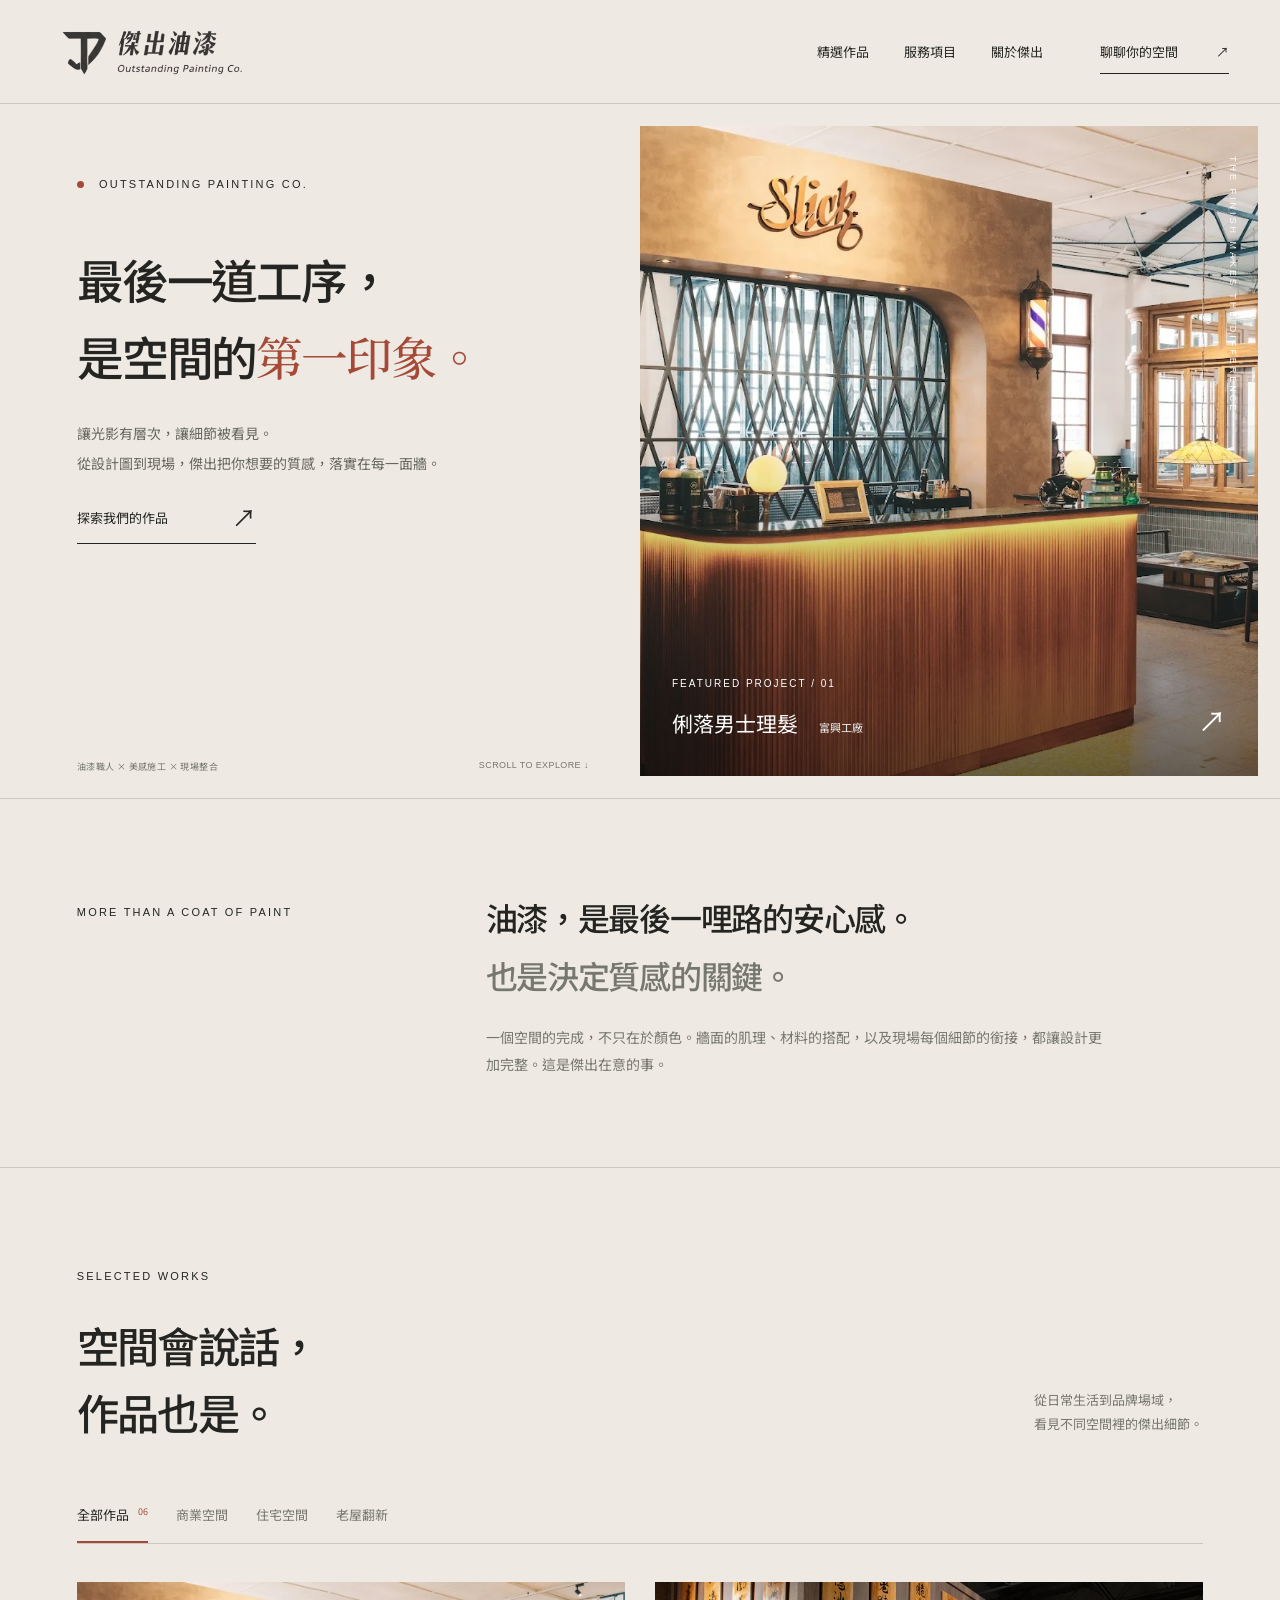
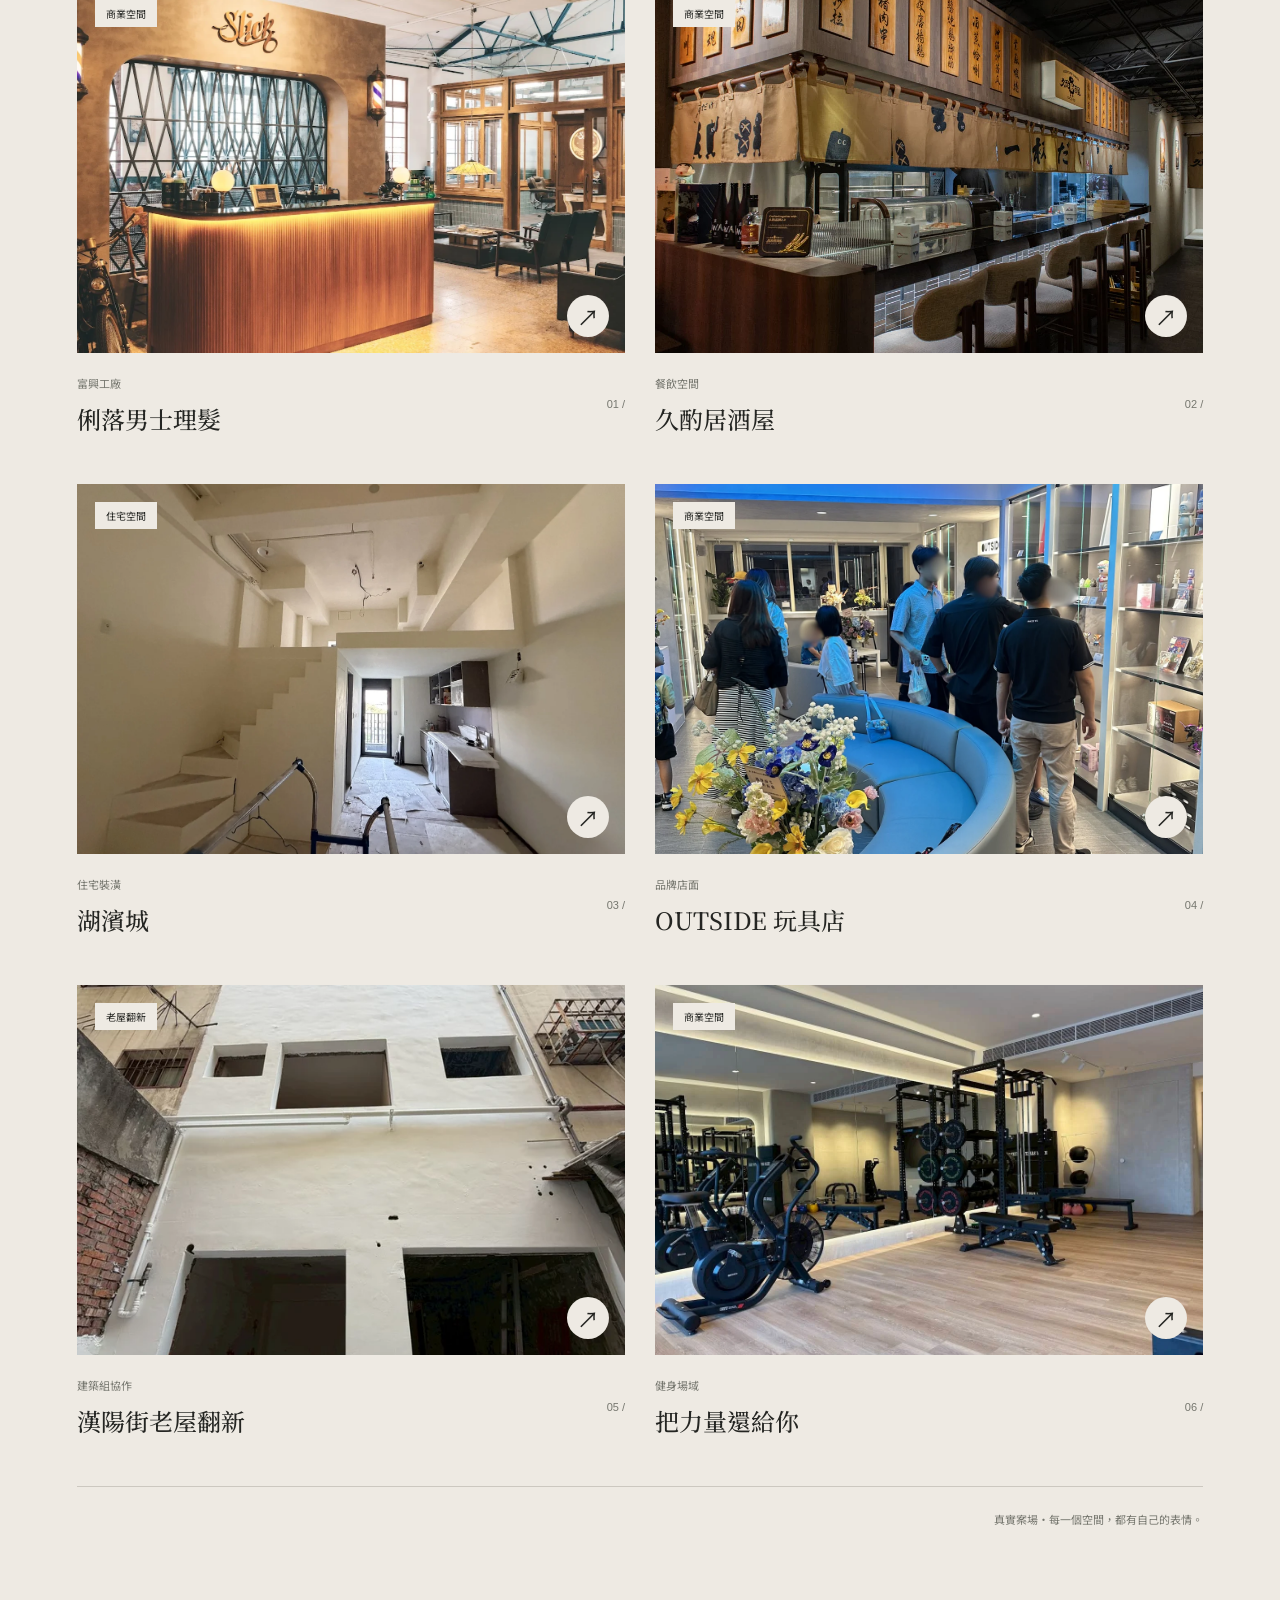
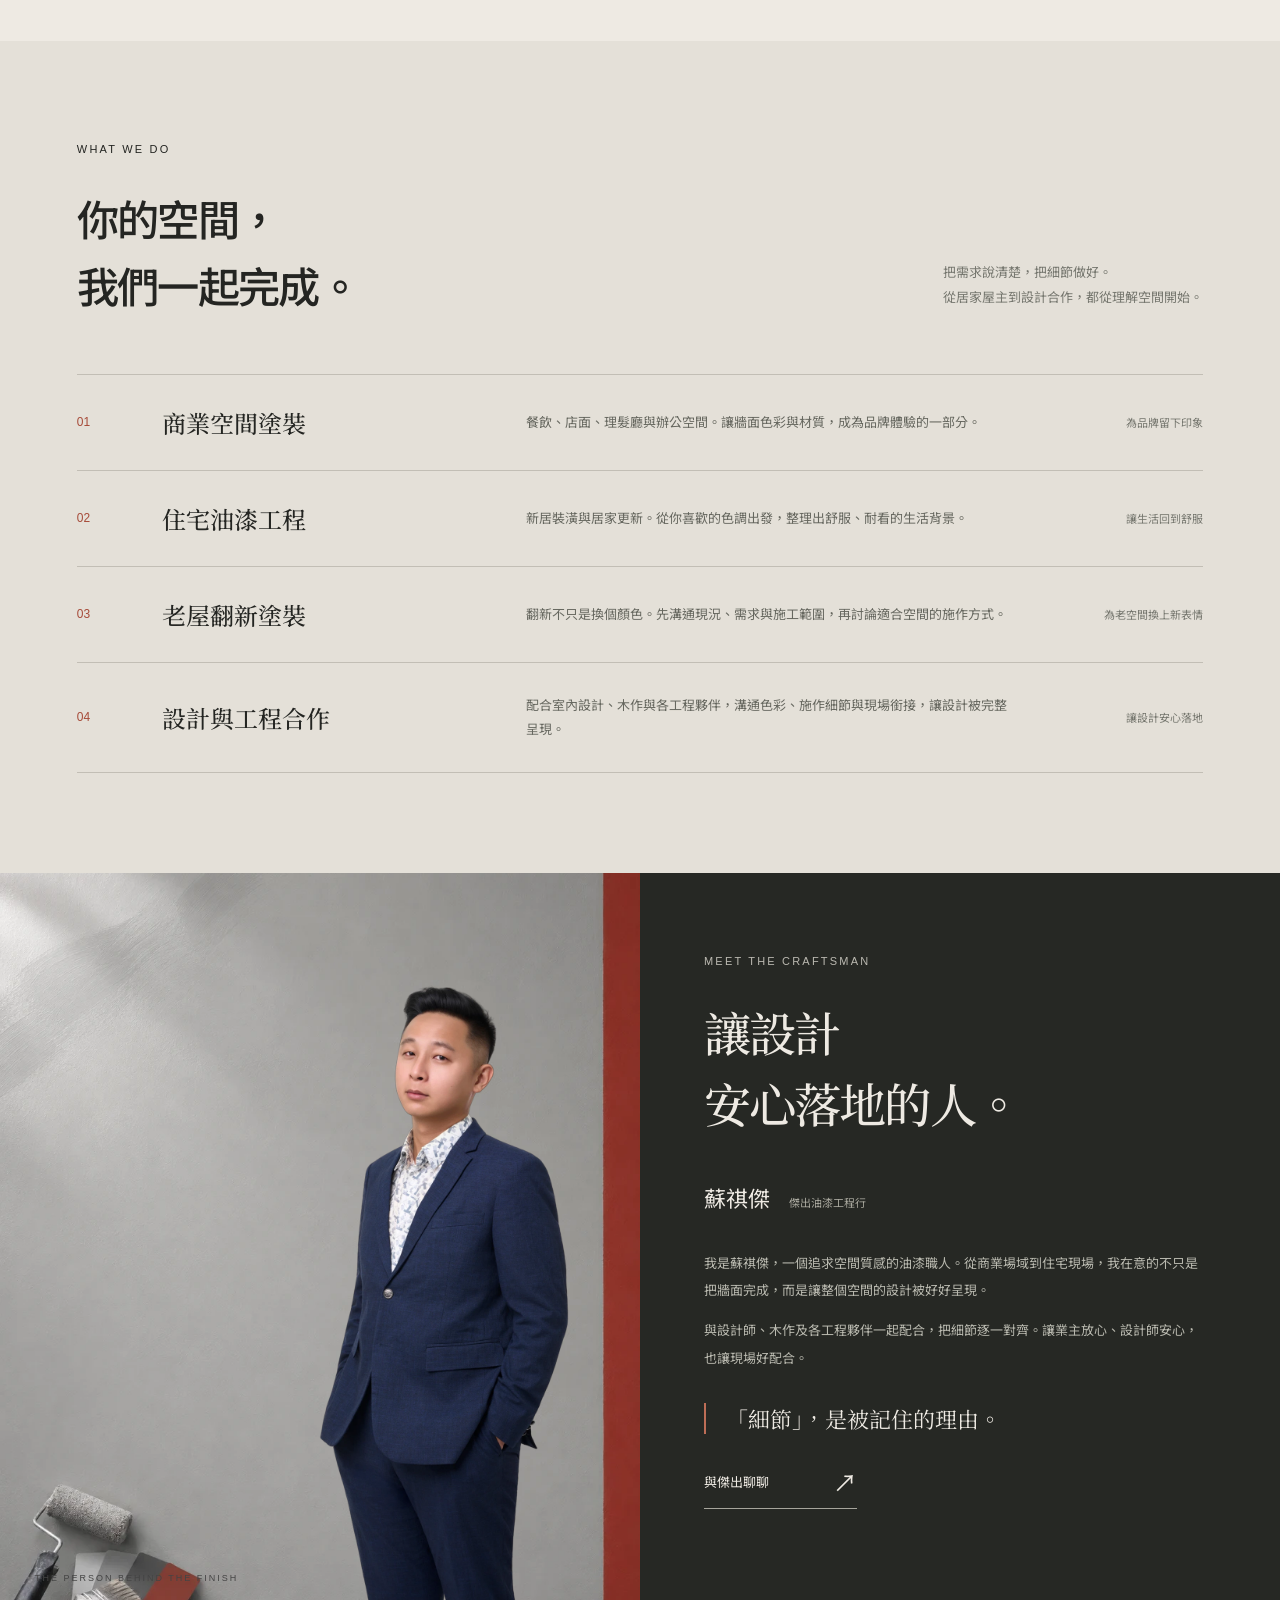
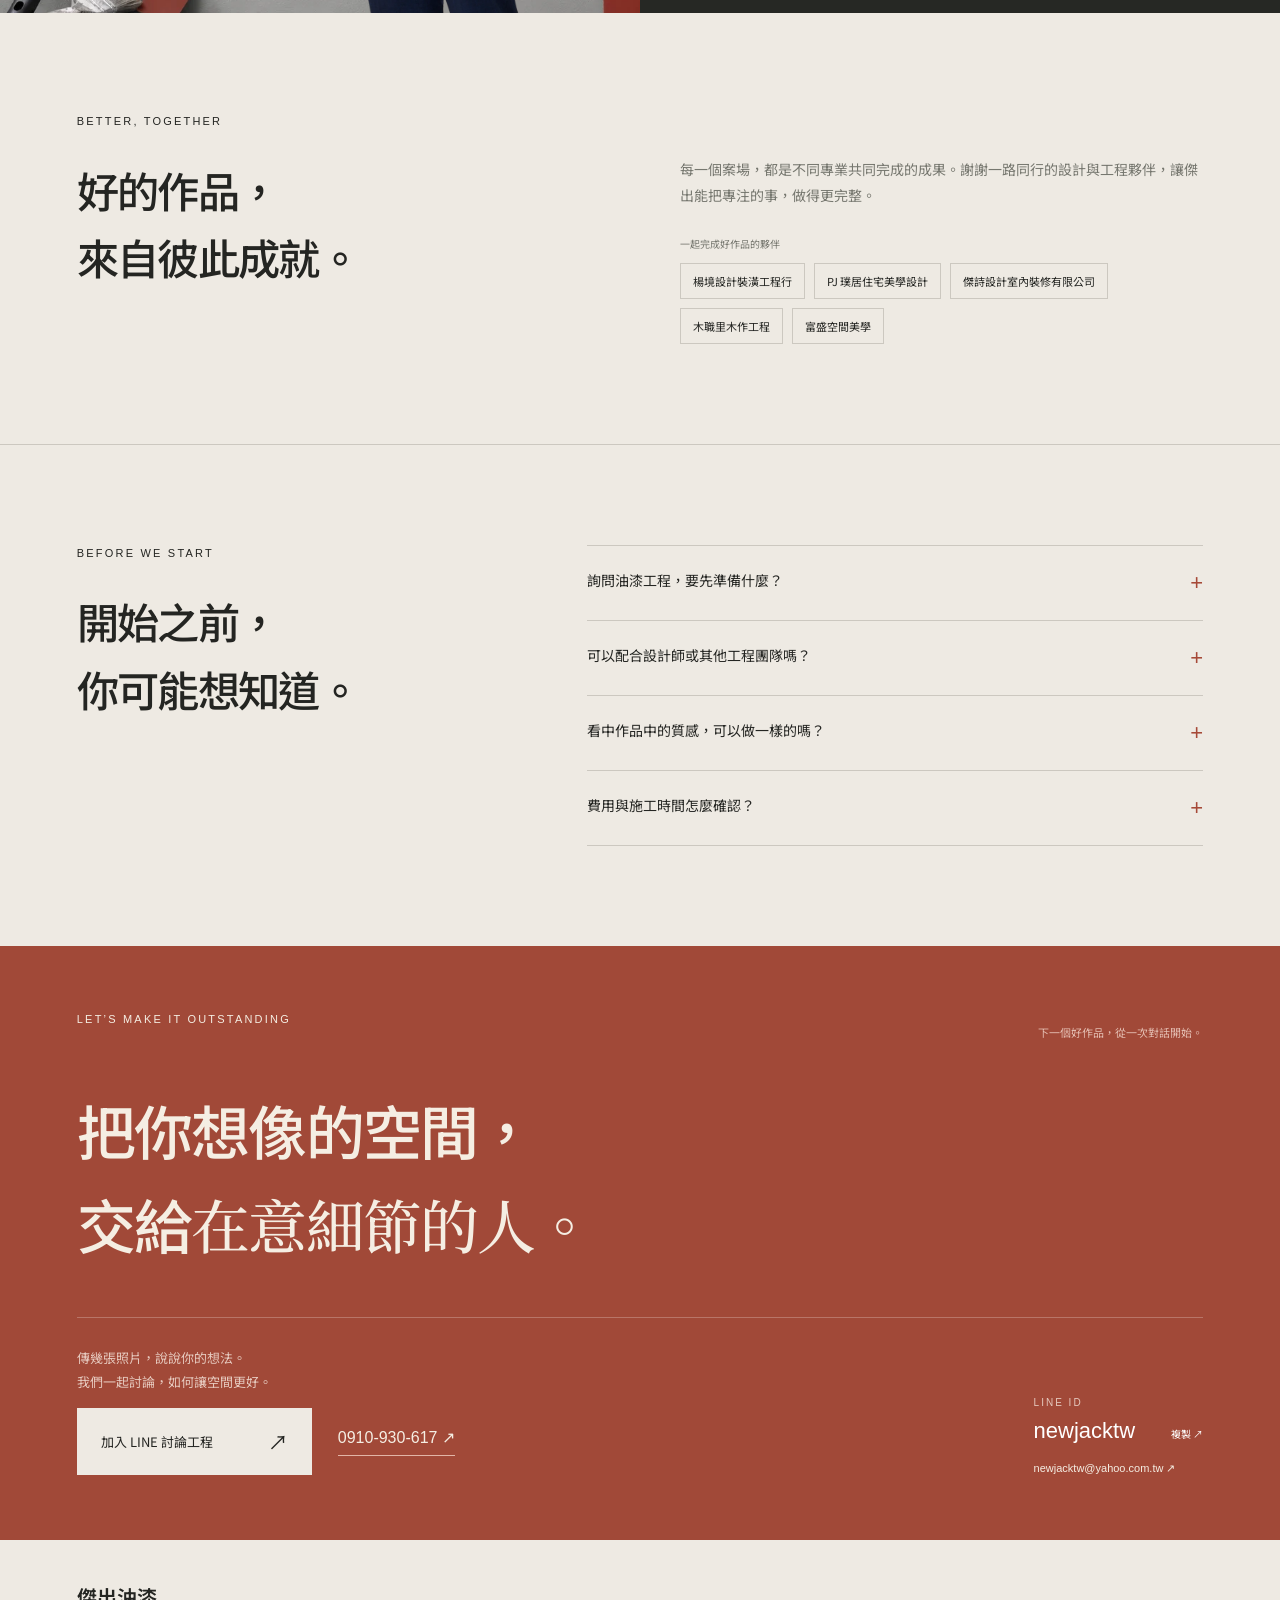
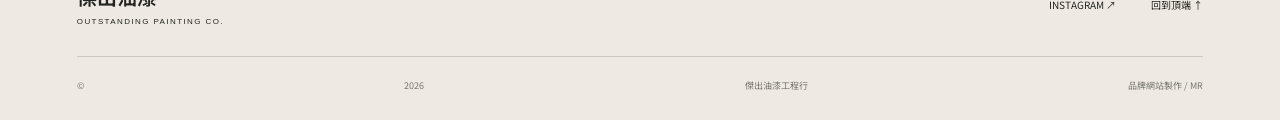
==== index.html @ 6a6ff4e1 "Build Outstanding Painting brand website with real project photography" ====
<!doctype html>
<html lang="zh-Hant">
<head>
<meta charset="UTF-8"><meta name="viewport" content="width=device-width,initial-scale=1">
<title>傑出油漆工程行｜讓設計安心落地</title>
<meta name="description" content="傑出油漆工程行，蘇祺傑。從商業空間、住宅到老屋翻新，以油漆工藝與現場配合，讓設計被完整呈現。查看工程實績，聯繫討論你的空間。">
<meta name="theme-color" content="#eeeae3"><meta property="og:title" content="傑出油漆｜讓設計安心落地"><meta property="og:description" content="油漆職人 × 美感施工 × 現場整合。探索傑出的空間作品。"><meta property="og:type" content="website"><meta property="og:image" content="https://mrbusinesslab.github.io/Outstanding/assets/barber.webp">
<link rel="icon" href="assets/favicon.svg" type="image/svg+xml"><link rel="stylesheet" href="style.css">
<script src="cases.js" defer></script><script src="script.js" defer></script>
</head>
<body>
<a class="skip" href="#main">跳到主要內容</a>
<header class="header"><a class="brand" href="#" aria-label="傑出油漆首頁"><img src="assets/logo.webp" alt="傑出油漆 Outstanding Painting Co." width="230" height="78"></a><nav id="navigation" aria-label="主要選單"><a href="#works">精選作品</a><a href="#services">服務項目</a><a href="#about">關於傑出</a><a href="#contact" class="nav-contact">聊聊你的空間 <span>↗</span></a></nav><button class="menu-toggle" aria-label="開啟選單" aria-controls="navigation" aria-expanded="false"><span></span><span></span></button></header>
<main id="main">
<section class="hero" aria-labelledby="hero-title"><div class="hero-copy"><p class="eyebrow"><span class="red-dot"></span> OUTSTANDING PAINTING CO.</p><h1 id="hero-title">最後一道工序，<br>是空間的<span class="serif">第一印象。</span></h1><p class="hero-description">讓光影有層次，讓細節被看見。<br>從設計圖到現場，傑出把你想要的質感，落實在每一面牆。</p><a class="text-link" href="#works">探索我們的作品 <span>↗</span></a><div class="hero-foot"><span>油漆職人 × 美感施工 × 現場整合</span><a href="#intro" aria-label="向下探索">SCROLL TO EXPLORE ↓</a></div></div><div class="hero-photo"><img src="assets/barber.webp" alt="富興工廠俐落男士理髮空間，弧形櫃台、暖色牆面與木質細節" fetchpriority="high" width="1360" height="907"><div class="photo-label"><span>FEATURED PROJECT / 01</span><p>俐落男士理髮 <span>富興工廠</span></p><a href="#works" aria-label="查看理髮廳案例">↗</a></div><div class="vertical-note">THE FINISH MAKES THE DIFFERENCE</div></div></section>
<section id="intro" class="intro section"><p class="eyebrow">MORE THAN A COAT OF PAINT</p><div><h2>油漆，是最後一哩路的安心感。<br><span>也是決定質感的關鍵。</span></h2><p>一個空間的完成，不只在於顏色。牆面的肌理、材料的搭配，以及現場每個細節的銜接，都讓設計更加完整。這是傑出在意的事。</p></div></section>
<section id="works" class="works section"><div class="section-heading"><div><p class="eyebrow">SELECTED WORKS</p><h2>空間會說話，<br>作品也是。</h2></div><p class="heading-aside">從日常生活到品牌場域，<br>看見不同空間裡的傑出細節。</p></div><div class="filters" role="group" aria-label="依作品類型篩選"><button class="active" data-filter="all" aria-pressed="true">全部作品 <sup>06</sup></button><button data-filter="commercial" aria-pressed="false">商業空間</button><button data-filter="home" aria-pressed="false">住宅空間</button><button data-filter="renovation" aria-pressed="false">老屋翻新</button></div><div id="projects" class="projects"></div><p class="works-caption">真實案場・每一個空間，都有自己的表情。</p></section>
<section id="services" class="services section"><div class="section-heading"><div><p class="eyebrow">WHAT WE DO</p><h2>你的空間，<br>我們一起完成。</h2></div><p class="heading-aside">把需求說清楚，把細節做好。<br>從居家屋主到設計合作，都從理解空間開始。</p></div><div class="service-list"><article><span class="service-number">01</span><h3>商業空間塗裝</h3><p>餐飲、店面、理髮廳與辦公空間。讓牆面色彩與材質，成為品牌體驗的一部分。</p><span class="service-tag">為品牌留下印象</span></article><article><span class="service-number">02</span><h3>住宅油漆工程</h3><p>新居裝潢與居家更新。從你喜歡的色調出發，整理出舒服、耐看的生活背景。</p><span class="service-tag">讓生活回到舒服</span></article><article><span class="service-number">03</span><h3>老屋翻新塗裝</h3><p>翻新不只是換個顏色。先溝通現況、需求與施工範圍，再討論適合空間的施作方式。</p><span class="service-tag">為老空間換上新表情</span></article><article><span class="service-number">04</span><h3>設計與工程合作</h3><p>配合室內設計、木作與各工程夥伴，溝通色彩、施作細節與現場銜接，讓設計被完整呈現。</p><span class="service-tag">讓設計安心落地</span></article></div></section>
<section id="about" class="about"><div class="founder-photo"><img class="founder-bg" src="assets/founder-bg.webp" alt="" loading="lazy"><img class="founder" src="assets/founder.webp" alt="傑出油漆工程行主理人蘇祺傑" loading="lazy" width="1291" height="1936"><span class="portrait-caption">THE PERSON BEHIND THE FINISH</span></div><div class="about-copy"><p class="eyebrow">MEET THE CRAFTSMAN</p><h2>讓設計<br>安心落地的人。</h2><p class="founder-name">蘇祺傑 <span>傑出油漆工程行</span></p><p>我是蘇祺傑，一個追求空間質感的油漆職人。從商業場域到住宅現場，我在意的不只是把牆面完成，而是讓整個空間的設計被好好呈現。</p><p>與設計師、木作及各工程夥伴一起配合，把細節逐一對齊。讓業主放心、設計師安心，也讓現場好配合。</p><blockquote>「細節」，是被記住的理由。</blockquote><a class="text-link light" href="#contact">與傑出聊聊 <span>↗</span></a></div></section>
<section class="cooperation section"><p class="eyebrow">BETTER, TOGETHER</p><div class="cooperation-main"><h2>好的作品，<br>來自彼此成就。</h2><div><p>每一個案場，都是不同專業共同完成的成果。謝謝一路同行的設計與工程夥伴，讓傑出能把專注的事，做得更完整。</p><p class="partner-note">一起完成好作品的夥伴</p><ul class="partners"><li>楊境設計裝潢工程行</li><li>PJ 璞居住宅美學設計</li><li>傑詩設計室內裝修有限公司</li><li>木職里木作工程</li><li>富盛空間美學</li></ul></div></div></section>
<section class="faq section"><div><p class="eyebrow">BEFORE WE START</p><h2>開始之前，<br>你可能想知道。</h2></div><div class="questions"><details><summary>詢問油漆工程，要先準備什麼？<span>+</span></summary><p>可以先傳案場照片、所在地、預計施作的空間與希望完成的時間。如果有設計圖、坪數或喜歡的色彩參考，也可以一起提供，方便進一步討論。</p></details><details><summary>可以配合設計師或其他工程團隊嗎？<span>+</span></summary><p>可以，傑出已有設計公司、木作與工程夥伴合作案例。歡迎提供圖面與工程需求，先討論施作範圍、細節和現場配合方式。</p></details><details><summary>看中作品中的質感，可以做一樣的嗎？<span>+</span></summary><p>可將喜歡的作品截圖傳來。實際呈現會受牆面條件、材料與採光影響，需討論現場狀況後，再確認適合的做法。</p></details><details><summary>費用與施工時間怎麼確認？<span>+</span></summary><p>請先提供施作需求與案場資料。工程範圍、牆面狀況、材料選擇及現場條件，都會影響費用與時間，實際內容以雙方確認的報價與約定為準。</p></details></div></section>
<section id="contact" class="contact section"><div class="contact-top"><p class="eyebrow">LET’S MAKE IT OUTSTANDING</p><span>下一個好作品，從一次對話開始。</span></div><h2>把你想像的空間，<br>交給<span class="serif">在意細節的人。</span></h2><div class="contact-bottom"><div><p>傳幾張照片，說說你的想法。<br>我們一起討論，如何讓空間更好。</p><div class="contact-actions"><a class="button" href="https://line.me/R/ti/p/~newjacktw" target="_blank" rel="noopener noreferrer">加入 LINE 討論工程 <span>↗</span></a><a class="phone" href="tel:0910930617">0910-930-617 ↗</a></div></div><div class="contact-meta"><span>LINE ID</span><button id="copy-line" aria-label="複製 LINE ID newjacktw">newjacktw <span>複製 ↗</span></button><a href="mailto:newjacktw@yahoo.com.tw">newjacktw@yahoo.com.tw ↗</a></div></div><p id="copy-status" class="sr-only" role="status"></p></section>
</main>
<footer><a class="footer-brand" href="#">傑出油漆 <span>OUTSTANDING PAINTING CO.</span></a><div><a href="https://www.instagram.com/outstanding.2022/" target="_blank" rel="noopener noreferrer">INSTAGRAM ↗</a><a href="#">回到頂端 ↑</a></div><p>© <span id="year">2026</span> 傑出油漆工程行<span>品牌網站製作 / MR</span></p></footer>
<dialog id="project-dialog" aria-labelledby="dialog-title"><button class="dialog-close" aria-label="關閉案例">✕</button><div id="dialog-content"></div></dialog>
</body></html>
---- style.css ----
@import url('https://fonts.googleapis.com/css2?family=Noto+Sans+TC:wght@400;500;600;700&family=Noto+Serif+TC:wght@400;500;600&display=swap');
:root{--paper:#eeeae3;--ink:#242522;--muted:#76776f;--red:#a64a38;--line:#ccc8c0;--serif:'Noto Serif TC',serif;--sans:'Noto Sans TC',sans-serif}*{box-sizing:border-box}html{scroll-behavior:smooth;scroll-padding-top:100px}body{margin:0;background:var(--paper);color:var(--ink);font-family:var(--sans);-webkit-font-smoothing:antialiased}a{color:inherit;text-decoration:none}button{font:inherit;color:inherit;cursor:pointer}a,button,summary{-webkit-tap-highlight-color:transparent}a:focus-visible,button:focus-visible,summary:focus-visible{outline:3px solid var(--red);outline-offset:6px}button{border:0}img{display:block;width:100%;height:auto}p{line-height:1.9}h1,h2,h3,p{margin-top:0}h1,h2,h3{font-weight:500}h2{font-size:clamp(30px,3.3vw,49px);line-height:1.6;letter-spacing:-.04em}.serif{font-family:var(--serif);font-weight:500}.section{padding:100px max(6vw,24px)}.eyebrow{font-family:Arial,sans-serif;font-size:11px;font-weight:500;letter-spacing:2.2px;margin-bottom:26px;line-height:1.5}.header{height:104px;display:flex;align-items:center;justify-content:space-between;padding:0 4vw;border-bottom:1px solid var(--line);position:relative;z-index:10}.brand{width:202px}.brand img{object-fit:contain}.header nav{display:flex;align-items:center;gap:35px;font-size:13px}.header nav a{transition:color .2s}.header nav a:hover{color:var(--red)}.nav-contact{border-bottom:1px solid var(--ink);padding:12px 0;margin-left:22px}.nav-contact span{margin-left:35px}.menu-toggle{display:none}.hero{display:grid;grid-template-columns:1fr 1fr;min-height:650px;border-bottom:1px solid var(--line)}.hero-copy{padding:72px 4vw 25px 6vw;display:flex;align-items:flex-start;flex-direction:column}.red-dot{display:inline-block;width:7px;height:7px;background:var(--red);border-radius:50%;margin-right:10px}.hero h1{font-size:clamp(34px,3.65vw,60px);line-height:1.65;letter-spacing:-.045em;margin:21px 0 24px;white-space:nowrap}.hero h1 .serif{color:var(--red)}.hero-description{font-size:14px;line-height:2.2;color:#66675f;max-width:390px}.text-link{display:inline-flex;align-items:center;justify-content:space-between;gap:64px;border-bottom:1px solid var(--ink);font-size:13px;padding:12px 0 14px}.text-link span{font-size:24px;line-height:1}.text-link:hover{color:var(--red);border-color:var(--red)}.hero-foot{margin-top:auto;width:100%;padding-top:60px;display:flex;justify-content:space-between;gap:12px;font-size:9px;color:var(--muted);letter-spacing:.4px}.hero-foot a{font-family:Arial,sans-serif;font-size:9px}.hero-photo{position:relative;min-height:650px;margin:22px 22px 22px 0;overflow:hidden}.hero-photo>img{height:100%;position:absolute;inset:0;object-fit:cover;object-position:38% center}.hero-photo:after{content:'';position:absolute;inset:50% 0 0;background:linear-gradient(transparent,#0009);pointer-events:none}.photo-label{position:absolute;bottom:32px;left:32px;right:32px;z-index:1;color:white}.photo-label>span{font:10px Arial,sans-serif;letter-spacing:2px}.photo-label p{margin:12px 0 0;font-size:21px}.photo-label p span{font-size:11px;margin-left:16px;color:#eee}.photo-label a{position:absolute;right:0;bottom:4px;font-size:28px}.vertical-note{position:absolute;right:20px;top:30px;writing-mode:vertical-rl;color:#fff;font:9px Arial;letter-spacing:3px}.intro{display:grid;grid-template-columns:1fr 2fr;border-bottom:1px solid var(--line);gap:50px;padding-top:90px;padding-bottom:90px}.intro .eyebrow{padding-top:15px}.intro h2{font-size:clamp(24px,2.5vw,36px);line-height:1.8;margin-bottom:20px}.intro h2 span{color:var(--muted)}.intro p:last-child{max-width:620px;font-size:14px;color:var(--muted);margin-bottom:0}.section-heading{display:flex;justify-content:space-between;align-items:flex-end;gap:40px;margin-bottom:42px}.section-heading h2{margin:0}.heading-aside{font-size:13px;color:var(--muted);margin-bottom:9px}.filters{display:flex;gap:28px;border-bottom:1px solid var(--line);margin-bottom:38px;overflow:auto}.filters button{background:none;padding:17px 0;font-size:13px;color:var(--muted);border-bottom:2px solid transparent;white-space:nowrap}.filters button.active{border-color:var(--red);color:var(--ink)}.filters sup{font-size:9px;color:var(--red);margin-left:6px}.projects{display:grid;grid-template-columns:repeat(2,minmax(0,1fr));gap:48px 30px}.project{padding:0;text-align:left;background:none;min-width:0}.project-image{position:relative;overflow:hidden;aspect-ratio:1.48}.project img{height:100%;object-fit:cover;transition:transform .6s}.project:hover img{transform:scale(1.035)}.project-type{position:absolute;left:18px;top:18px;background:var(--paper);padding:6px 11px;font-size:10px}.project-arrow{position:absolute;bottom:16px;right:16px;border-radius:50%;width:42px;height:42px;display:grid;place-items:center;background:var(--paper);font-size:22px;transition:background .2s,color .2s}.project:hover .project-arrow{background:var(--red);color:white}.project-meta{display:flex;justify-content:space-between;align-items:center;padding-top:20px}.project-meta p{font-size:11px;color:var(--muted);margin:0 0 7px}.project-meta h3{font-family:var(--serif);font-size:24px;margin:0}.project-meta>span{font:11px Arial;color:var(--muted)}.works-caption{border-top:1px solid var(--line);margin-top:48px;padding-top:22px;text-align:right;font-size:11px;color:var(--muted)}.services{background:#e4e0d8}.service-list{margin-top:55px}.service-list article{display:grid;grid-template-columns:60px 1.1fr 1.6fr 160px;gap:25px;align-items:center;border-top:1px solid #c2beb5;padding:30px 0}.service-list article:last-child{border-bottom:1px solid #c2beb5}.service-number{font:12px Arial;color:var(--red)}.service-list h3{font-family:var(--serif);font-size:24px;margin:0}.service-list p{font-size:13px;color:#66675f;margin:0}.service-tag{text-align:right;font-size:11px;color:var(--muted)}.about{display:grid;grid-template-columns:1fr 1fr;background:#262824;color:var(--paper)}.founder-photo{position:relative;overflow:hidden;min-height:740px}.founder-bg{position:absolute;height:100%;object-fit:cover}.founder{position:absolute;bottom:-8%;right:-3%;height:95%;width:auto;max-width:95%;object-fit:contain;}.portrait-caption{position:absolute;bottom:30px;left:35px;font:9px Arial;letter-spacing:2px;color:#444}.about-copy{padding:80px 6vw 70px 5vw}.about-copy .eyebrow{color:#bbb9b1}.about-copy h2{font-family:var(--serif);font-size:clamp(34px,3.7vw,56px);line-height:1.5}.founder-name{font-size:22px;margin-bottom:30px}.founder-name span{font-size:11px;color:#aaa99f;margin-left:14px}.about-copy>p:not(.eyebrow):not(.founder-name){font-size:13px;color:#b9b9af;line-height:2.1}.about blockquote{font-family:var(--serif);font-size:22px;margin:32px 0 24px;border-left:2px solid #bd6d56;padding-left:20px}.light{border-color:#a6a59c}.cooperation{border-bottom:1px solid var(--line)}.cooperation-main{display:grid;grid-template-columns:1fr 1fr;gap:80px}.cooperation-main>div>p{font-size:14px;color:var(--muted)}.cooperation-main h2{margin:0}.partner-note{font-size:10px!important;margin:25px 0 10px}.partners{list-style:none;margin:0;padding:0;display:flex;gap:9px;flex-wrap:wrap}.partners li{font-size:11px;border:1px solid var(--line);padding:9px 12px}.faq{display:grid;grid-template-columns:1fr 1.4fr;gap:70px}.questions details{border-bottom:1px solid var(--line)}.questions details:first-child{border-top:1px solid var(--line)}summary{list-style:none;padding:24px 0;font-size:14px;display:flex;justify-content:space-between;gap:20px;cursor:pointer}summary::-webkit-details-marker{display:none}summary span{color:var(--red);font:22px Arial}details[open] summary span{transform:rotate(45deg)}details p{font-size:13px;color:var(--muted);padding-right:30px;margin-bottom:25px}.contact{background:#a14938;color:#f5eee3;padding-top:65px;padding-bottom:65px}.contact-top{display:flex;justify-content:space-between;align-items:center;gap:30px}.contact-top>span{font-size:11px;color:#e3bcb0}.contact h2{font-size:clamp(34px,4.6vw,68px);line-height:1.6;letter-spacing:-.03em;margin:30px 0 45px}.contact-bottom{display:flex;justify-content:space-between;align-items:flex-end;gap:30px;border-top:1px solid #ffffff3d;padding-top:28px}.contact-bottom p{font-size:13px;color:#e6c9be}.contact-actions{display:flex;gap:26px;align-items:center;flex-wrap:wrap}.button{display:inline-flex;align-items:center;justify-content:space-between;gap:55px;background:var(--paper);color:var(--ink);padding:19px 24px;font-size:13px}.button:hover{background:#fff}.button span{font-size:20px}.phone{font:16px Arial,sans-serif;border-bottom:1px solid #e2b5a7;padding-bottom:8px}.contact-meta{display:flex;flex-direction:column;align-items:flex-start;gap:10px}.contact-meta>span{font:10px Arial;letter-spacing:2px;color:#e6c9be}.contact-meta button{padding:0;background:none;color:#fff;font:22px Arial;user-select:text}.contact-meta button span{font:10px var(--sans);margin-left:30px}.contact-meta a{font:11px Arial;margin-top:8px}footer{padding:42px 6vw 26px;display:flex;justify-content:space-between;align-items:center;flex-wrap:wrap;gap:30px}.footer-brand{font-size:20px;font-weight:600}.footer-brand span{display:block;font:8px Arial;letter-spacing:1.4px;margin-top:6px}footer>div{display:flex;gap:35px;font-size:10px}footer>p{width:100%;display:flex;justify-content:space-between;font-size:9px;color:var(--muted);border-top:1px solid var(--line);padding-top:20px;margin-bottom:0}dialog{border:0;padding:0;width:min(1000px,92vw);max-height:90dvh;background:var(--paper);color:var(--ink);overscroll-behavior:contain}dialog::backdrop{background:#111b;backdrop-filter:blur(4px)}.dialog-close{position:sticky;top:12px;float:right;right:12px;z-index:2;width:42px;height:42px;border-radius:50%;background:var(--ink);color:#fff;font:20px Arial;margin:12px}.dialog-heading{padding:65px 7% 30px}.dialog-heading h2{margin-bottom:20px}.dialog-heading>p:not(.eyebrow){font-size:14px;color:var(--muted);max-width:700px}.dialog-heading dl{font-size:12px;border-top:1px solid var(--line);margin:25px 0 0}.dialog-heading dl>div{padding:15px 0;border-bottom:1px solid var(--line);display:grid;grid-template-columns:130px 1fr;gap:15px}.dialog-heading dt{color:var(--muted)}.dialog-heading dd{margin:0;line-height:1.9}.dialog-gallery{padding:0 7%;display:grid;gap:18px}.dialog-gallery img{height:auto;max-height:650px;object-fit:contain;background:#dedad2}#dialog-content>.button{margin:30px 7% 50px;background:var(--ink);color:white}.modal-open{overflow:hidden}.sr-only,.skip{position:absolute;width:1px;height:1px;padding:0;overflow:hidden;clip:rect(0,0,0,0);white-space:nowrap}.skip:focus{clip:auto;width:auto;height:auto;top:10px;left:10px;background:white;padding:15px;z-index:100}
@media(min-width:1600px){.hero{min-height:800px}.hero-photo{min-height:750px}.hero-copy{padding-top:100px}.hero h1{margin-top:35px}.hero-description{max-width:460px;font-size:16px}}
@media(max-width:1100px){.header nav{gap:23px}.hero-copy{padding-left:5vw}.hero-foot{flex-direction:column}.hero h1{font-size:3.6vw}.hero-photo{min-height:620px}.service-list article{grid-template-columns:35px 1fr 1.5fr}.service-tag{display:none}.about-copy{padding:65px 5vw}.founder-photo{min-height:680px}.faq{gap:40px}.hero-description{font-size:13px}}
@media(max-width:760px){html{scroll-padding-top:80px}.section{padding:62px 24px}.header{height:82px;padding:0 24px;background:var(--paper)}.brand{width:169px}.menu-toggle{display:flex;width:40px;height:40px;background:none;flex-direction:column;justify-content:center;gap:7px;padding:8px}.menu-toggle span{height:1px;width:24px;background:var(--ink);transition:transform .2s}.menu-toggle[aria-expanded=true] span:first-child{transform:translateY(4px) rotate(45deg)}.menu-toggle[aria-expanded=true] span:last-child{transform:translateY(-4px) rotate(-45deg)}.header nav{display:none;position:absolute;top:81px;left:0;right:0;padding:20px 24px 30px;background:var(--paper);border-bottom:1px solid var(--line);box-shadow:0 15px 20px #0001}.header nav.open{display:flex;flex-direction:column;align-items:stretch;gap:0}.header nav a{padding:17px 0}.nav-contact{margin:0;display:flex;justify-content:space-between}.hero{display:flex;flex-direction:column;min-height:0}.hero-copy{padding:38px 24px 30px}.hero .eyebrow{font-size:9px;letter-spacing:1.6px;margin-bottom:14px}.hero h1{font-size:clamp(29px,7.7vw,55px);line-height:1.65;margin:10px 0 20px;white-space:normal}.hero-description{font-size:12px;max-width:330px;margin-bottom:12px}.hero .text-link{font-size:12px;padding:10px 0;gap:45px}.hero-foot{padding-top:30px;flex-direction:row;font-size:8px;align-items:center}.hero-foot a{font-size:7px;white-space:nowrap}.hero-photo{margin:0 16px 16px;min-height:0;aspect-ratio:1.1}.hero-photo>img{object-position:center}.photo-label{left:20px;right:20px;bottom:20px}.photo-label>span{font-size:8px}.photo-label p{font-size:19px;margin-top:8px}.photo-label p span{font-size:10px}.vertical-note{font-size:7px;right:12px;top:20px}.intro{display:block}.intro .eyebrow{padding-top:0}.intro h2{font-size:23px;line-height:1.8}.intro p:last-child{font-size:12px}.section-heading{display:block;margin-bottom:28px}.section-heading .heading-aside{margin:20px 0 0;font-size:12px}.eyebrow{font-size:9px;letter-spacing:1.8px;margin-bottom:20px}h2{font-size:32px;line-height:1.55}.filters{gap:25px;margin-bottom:26px}.filters button{font-size:12px;padding:12px 0}.projects{grid-template-columns:1fr;gap:30px}.project-image{aspect-ratio:1.4}.project-type{left:12px;top:12px;font-size:9px}.project-meta{padding-top:15px}.project-meta h3{font-size:23px}.project-meta p{font-size:10px;margin-bottom:5px}.works-caption{font-size:10px;margin:30px 0 0;padding-top:18px;text-align:left}.service-list{margin-top:30px}.service-list article{grid-template-columns:28px 1fr;gap:12px 10px;padding:24px 0}.service-list h3{font-size:23px}.service-list p{grid-column:2;font-size:12px}.service-number{font-size:10px;align-self:start;padding-top:9px}.about{display:flex;flex-direction:column}.founder-photo{min-height:0;height:460px}.founder-bg{object-position:center}.founder{bottom:-25%;right:1%;height:118%;max-width:100%;width:auto}.portrait-caption{font-size:8px;left:24px;bottom:22px}.about-copy{padding:50px 24px 60px}.about-copy h2{font-size:40px}.founder-name{font-size:23px;margin-bottom:24px}.about-copy>p:not(.eyebrow):not(.founder-name){font-size:13px}.about blockquote{font-size:21px}.cooperation-main{display:block}.cooperation-main>div{margin-top:26px}.cooperation-main>div>p{font-size:12px}.partners li{font-size:10px}.faq{display:block}.faq h2{margin-bottom:30px}summary{font-size:13px;padding:22px 0}details p{font-size:12px;padding-right:15px}.contact-top{display:block}.contact-top>span{font-size:10px}.contact-top .eyebrow{margin-bottom:12px}.contact h2{font-size:clamp(29px,7.7vw,50px);margin:25px 0 30px}.contact-bottom{display:block;padding-top:22px}.contact-actions{gap:22px}.button{font-size:12px;padding:17px 20px;gap:30px}.phone{font-size:14px}.contact-bottom p{font-size:12px}.contact-meta{margin-top:32px;gap:8px}.contact-meta button{font-size:20px}footer{padding:35px 24px 22px;gap:25px}.footer-brand{font-size:18px}footer>div{font-size:9px;gap:20px}footer>p{font-size:8px;gap:20px}.dialog-heading{padding:60px 24px 25px}.dialog-heading h2{font-size:30px}.dialog-heading>p:not(.eyebrow){font-size:12px}.dialog-heading dl>div{grid-template-columns:1fr;gap:6px;font-size:11px}.dialog-gallery{padding:0 18px}#dialog-content>.button{margin:25px 24px 35px}}
@media(prefers-reduced-motion:reduce){html{scroll-behavior:auto}*,*:before,*:after{transition:none!important;animation:none!important}}
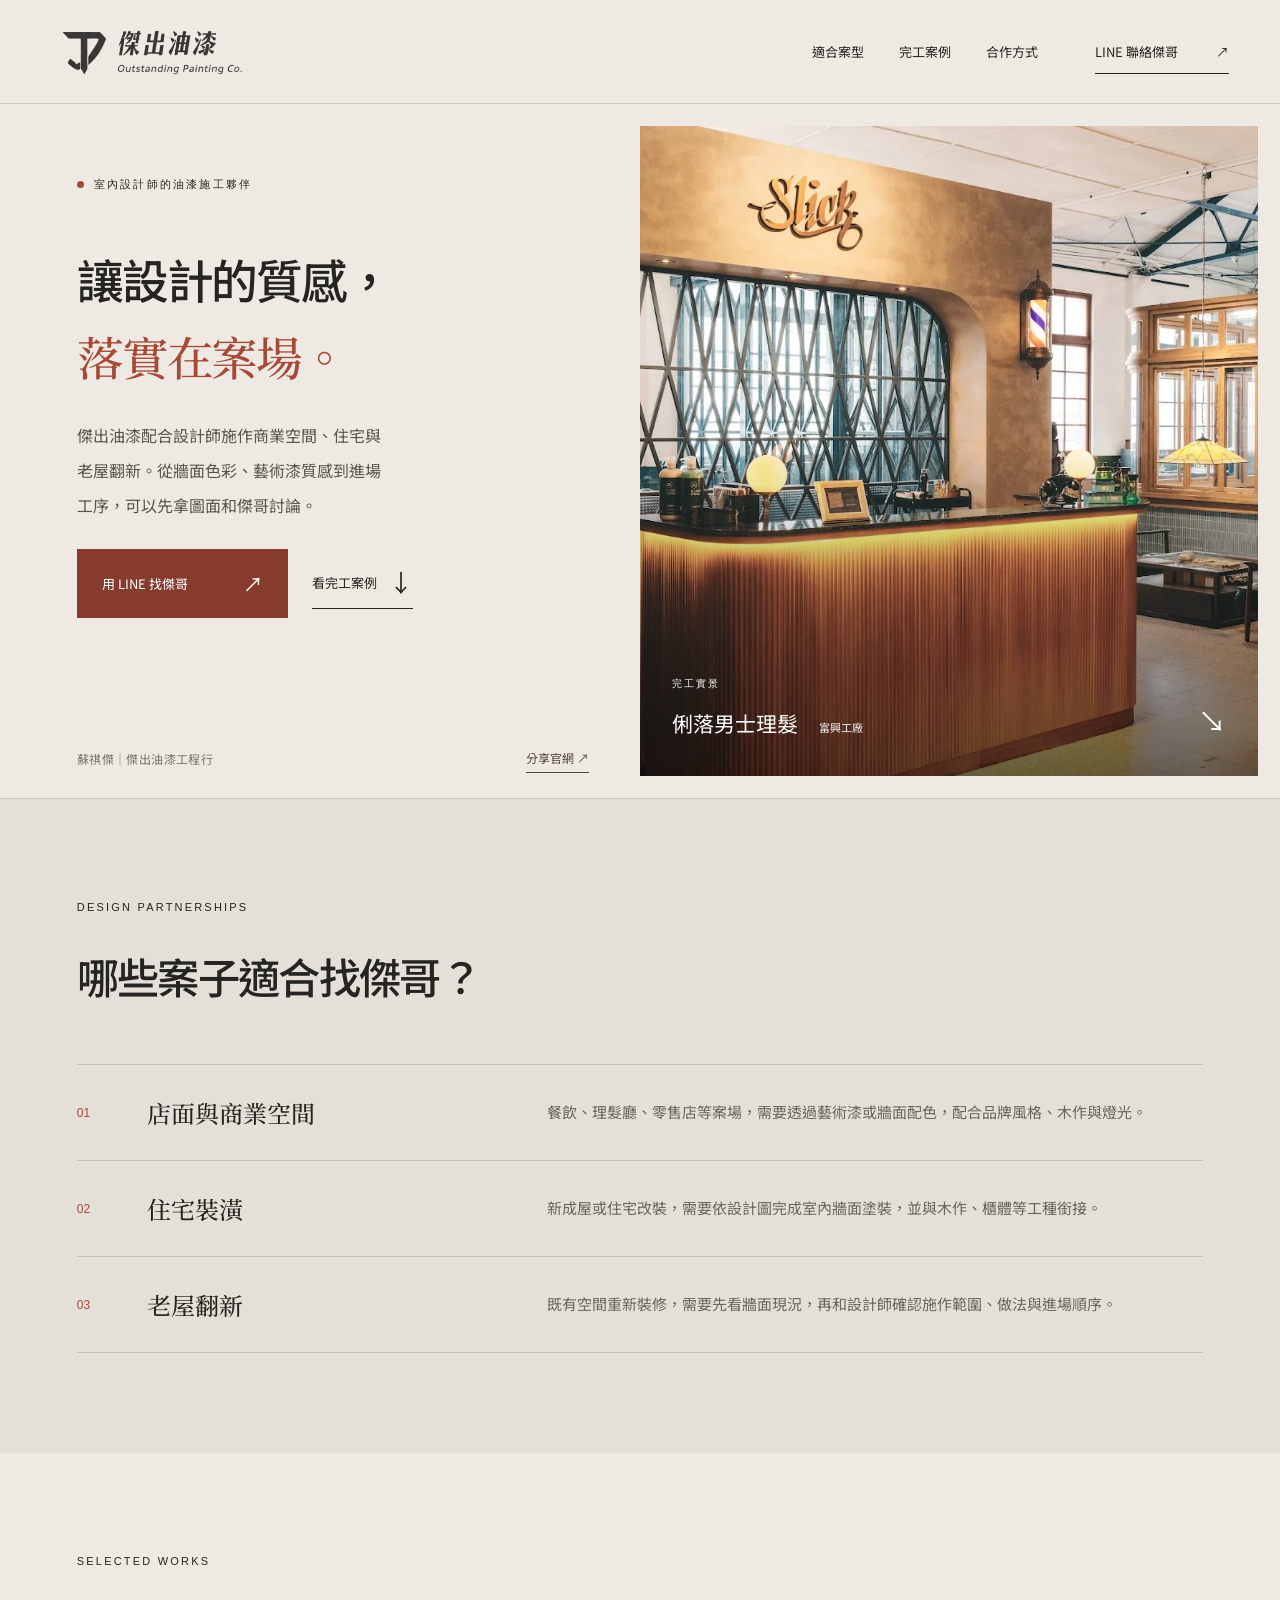
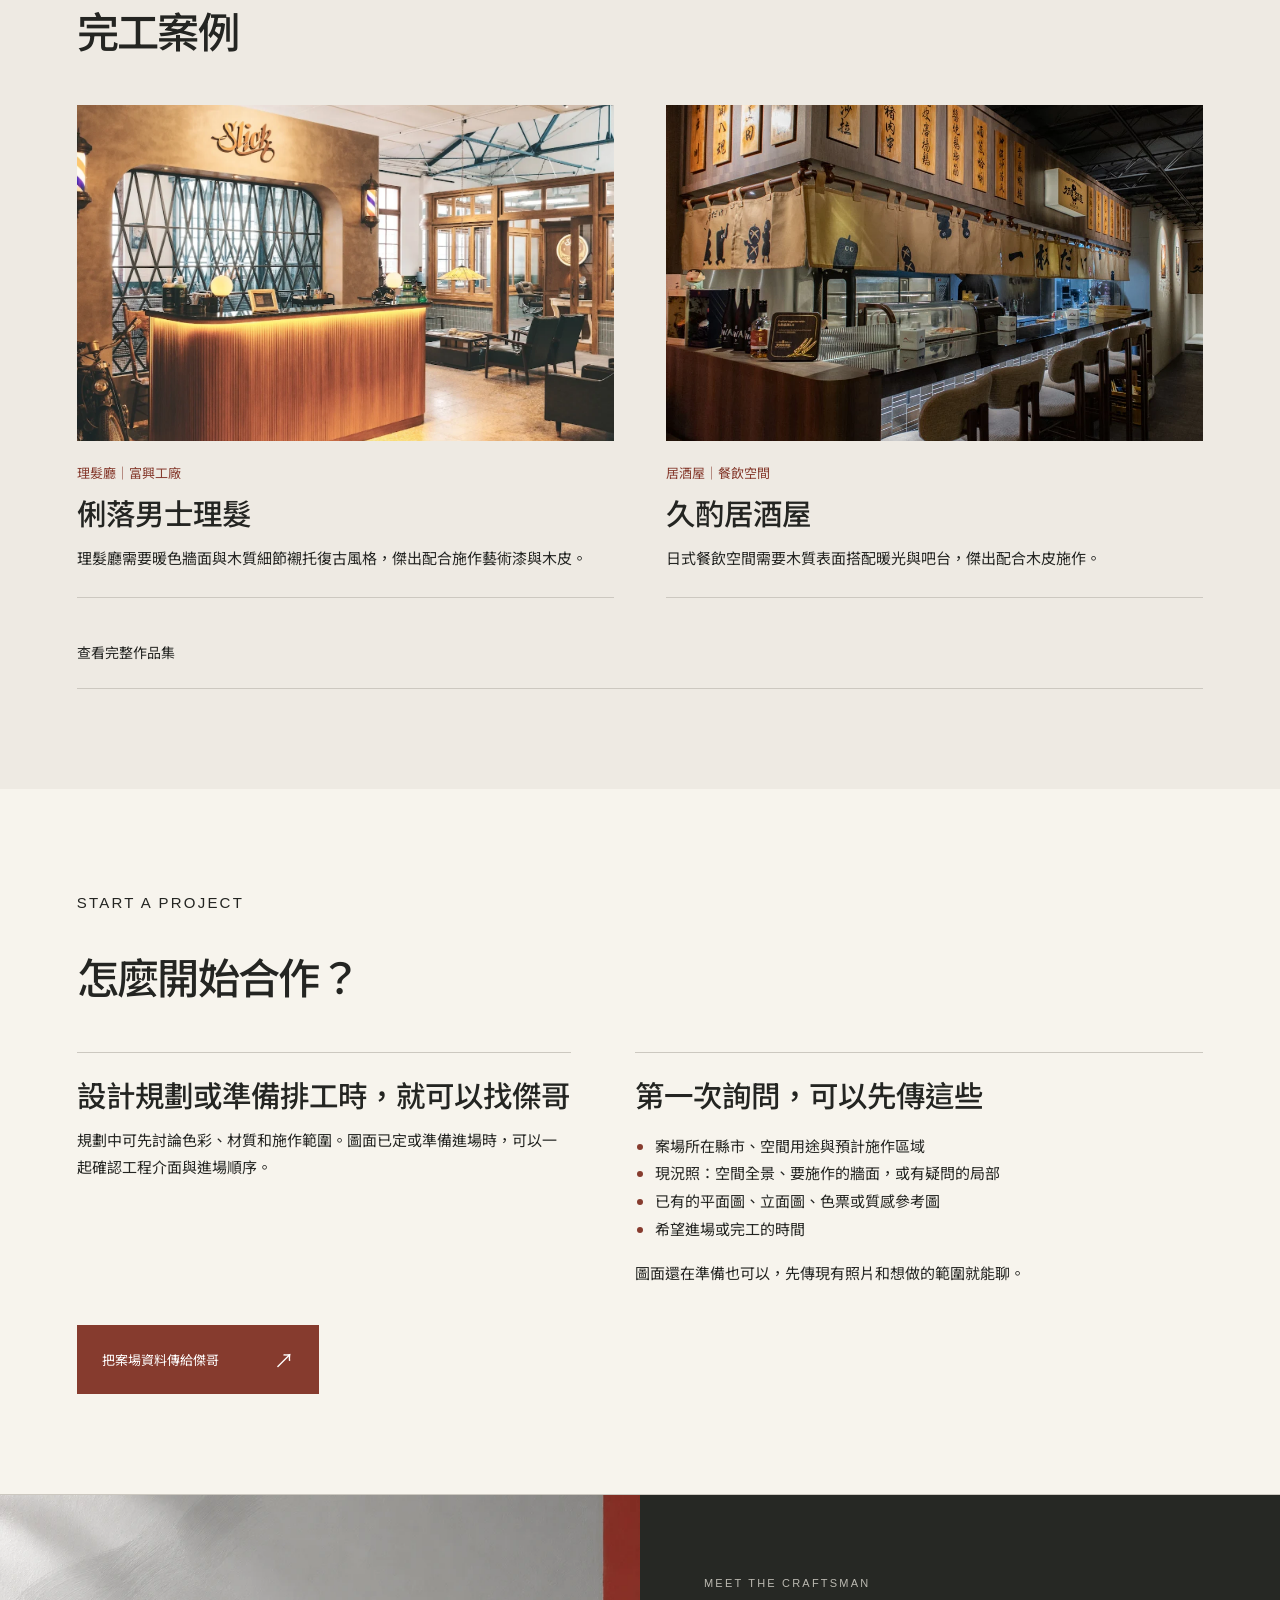
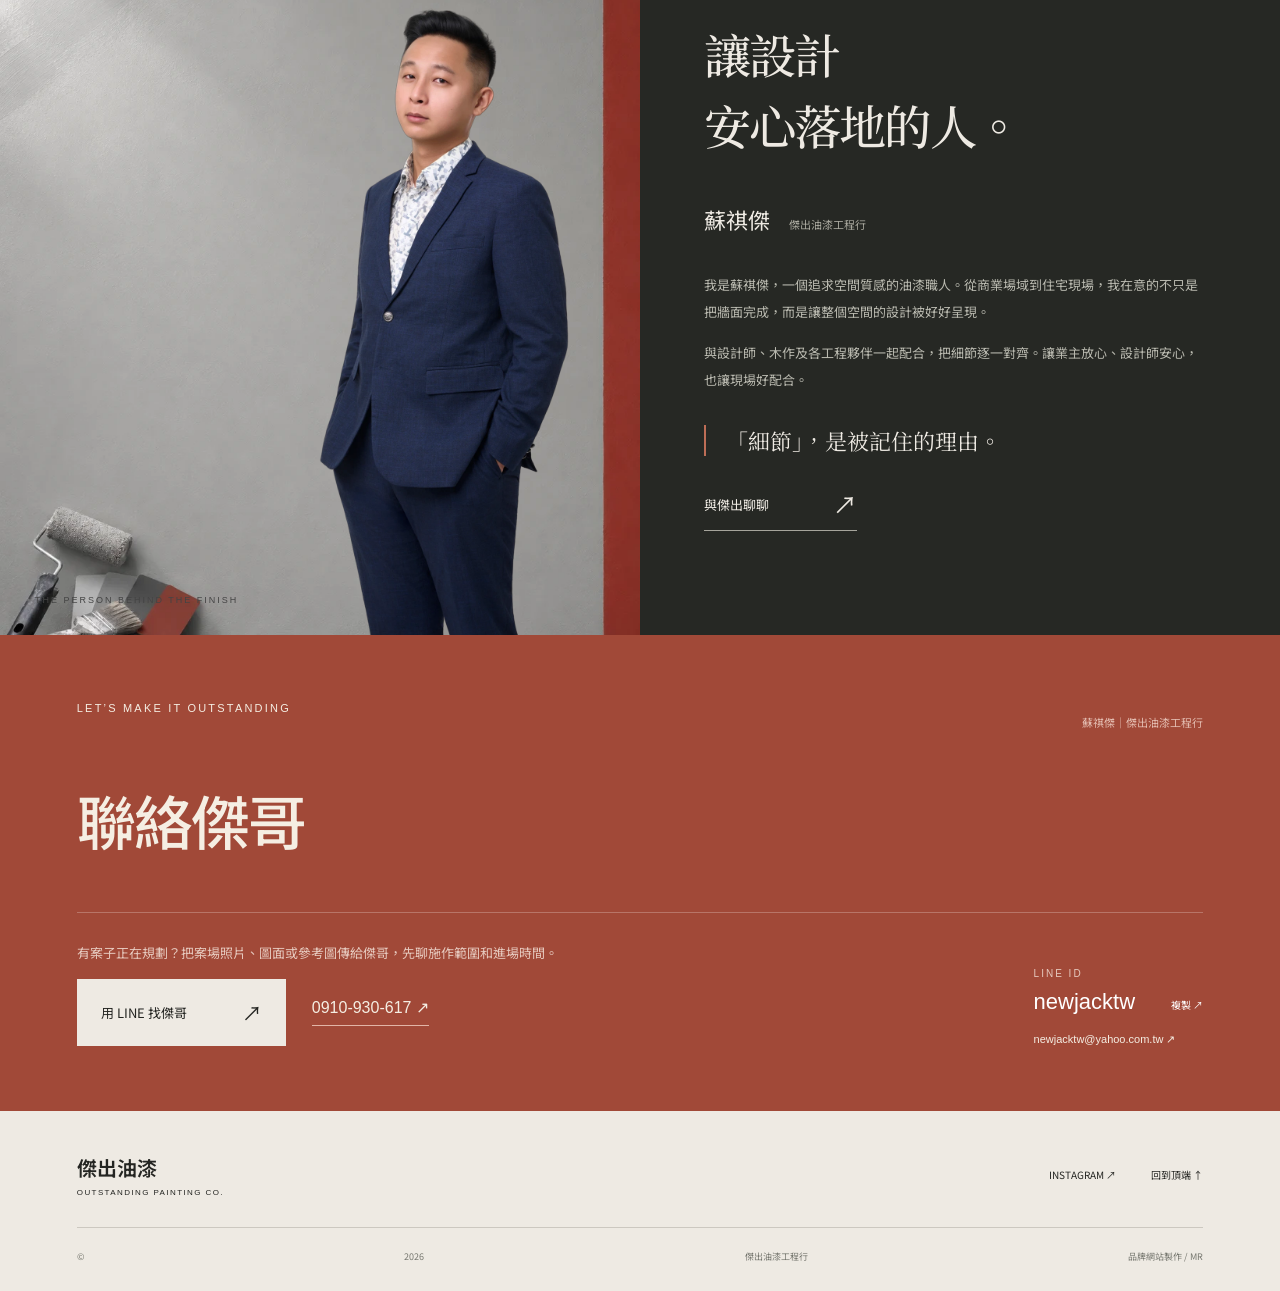
==== commit c244e07b: "Focus homepage on design partners and project inquiries" ====
--- a/index.html
+++ b/index.html
@@ -2,25 +2,109 @@
 <html lang="zh-Hant">
 <head>
 <meta charset="UTF-8"><meta name="viewport" content="width=device-width,initial-scale=1">
-<title>傑出油漆工程行｜讓設計安心落地</title>
-<meta name="description" content="傑出油漆工程行，蘇祺傑。從商業空間、住宅到老屋翻新，以油漆工藝與現場配合，讓設計被完整呈現。查看工程實績，聯繫討論你的空間。">
-<meta name="theme-color" content="#eeeae3"><meta property="og:title" content="傑出油漆｜讓設計安心落地"><meta property="og:description" content="油漆職人 × 美感施工 × 現場整合。探索傑出的空間作品。"><meta property="og:type" content="website"><meta property="og:image" content="https://mrbusinesslab.github.io/Outstanding/assets/barber.webp">
+<title>傑出油漆工程行｜設計師施工合作・蘇祺傑</title>
+<meta name="description" content="傑出油漆工程行・蘇祺傑。與室內設計師配合商業空間、住宅與老屋翻新的油漆施工。看實際案場、了解合作方式，直接用 LINE 討論。">
+<meta name="theme-color" content="#eeeae3"><meta property="og:title" content="傑出油漆｜設計師施工合作"><meta property="og:description" content="商業空間、住宅與老屋翻新。看俐落男士理髮、久酌居酒屋完工案例，直接用 LINE 找傑哥討論。"><meta property="og:type" content="website"><meta property="og:image" content="https://mrbusinesslab.github.io/Outstanding/assets/barber.webp">
 <link rel="icon" href="assets/favicon.svg" type="image/svg+xml"><link rel="stylesheet" href="style.css">
 <script src="cases.js" defer></script><script src="script.js" defer></script>
+<link rel="canonical" href="https://mrbusinesslab.github.io/Outstanding/"><meta property="og:url" content="https://mrbusinesslab.github.io/Outstanding/"><meta property="og:site_name" content="傑出油漆工程行"><style>
+.designer-hero .hero-description{font-size:16px;max-width:35ch;color:#57554e}
+.designer-hero .hero-foot{align-items:center;flex-direction:row;font-size:12px}
+.designer-actions{display:flex;flex-wrap:wrap;align-items:center;gap:16px 24px;margin-top:10px}
+.designer-actions .text-link{gap:12px}
+.designer-actions .button,.start-project .button{background:#863b2e;color:#fff;border:1px solid #863b2e}
+.designer-actions .button:hover,.start-project .button:hover{background:#663025;color:#fff}
+.share-site{background:transparent;border-bottom:1px solid currentColor;padding:6px 0;white-space:nowrap;color:#514940}
+#services .section-heading h2,#works .section-heading h2,#start .section-heading h2{margin-bottom:0}
+#services .service-list article{grid-template-columns:45px minmax(0,1fr) minmax(0,1.75fr)}
+#services .service-list p{font-size:15px}
+.featured-cases{display:grid;grid-template-columns:repeat(2,minmax(0,1fr));gap:clamp(22px,4vw,60px)}
+.featured-cases article{border-bottom:1px solid var(--line)}
+.featured-cases article img{width:100%;aspect-ratio:1.6;object-fit:cover}
+.featured-cases article div{padding:20px 0 10px}
+.featured-cases h3,.start-project h3{font-size:clamp(21px,2.3vw,30px);line-height:1.45;margin-bottom:10px}
+.featured-cases p,.start-project p,.start-project li{font-size:15px;line-height:1.85}
+.featured-cases .case-type{color:#863b2e;font-size:13px;margin-bottom:6px}
+.more-works{margin-top:34px;border-bottom:1px solid var(--line);padding-bottom:16px}
+.more-works summary{cursor:pointer;width:fit-content;padding:10px 0}
+.more-works .filters{flex-wrap:wrap;margin-top:20px}
+.start-project{background:#f7f4ed;border-bottom:1px solid var(--line)}
+.start-grid{display:grid;grid-template-columns:1fr 1.15fr;gap:clamp(24px,5vw,70px);margin-bottom:24px}
+.start-grid>div{border-top:1px solid var(--line);padding-top:20px}
+.start-grid ul{padding-left:1.25em}
+.start-grid li::marker{color:#863b2e}
+@media(max-width:760px){
+  .designer-hero .hero-description{font-size:15px;max-width:unset}
+  .designer-hero .hero-foot{gap:10px;padding-top:23px}
+  .designer-actions .button{min-height:44px}
+  #services .service-list article{grid-template-columns:28px minmax(0,1fr)}
+  .featured-cases,.start-grid{grid-template-columns:1fr}
+}
+</style>
 </head>
 <body>
 <a class="skip" href="#main">跳到主要內容</a>
-<header class="header"><a class="brand" href="#" aria-label="傑出油漆首頁"><img src="assets/logo.webp" alt="傑出油漆 Outstanding Painting Co." width="230" height="78"></a><nav id="navigation" aria-label="主要選單"><a href="#works">精選作品</a><a href="#services">服務項目</a><a href="#about">關於傑出</a><a href="#contact" class="nav-contact">聊聊你的空間 <span>↗</span></a></nav><button class="menu-toggle" aria-label="開啟選單" aria-controls="navigation" aria-expanded="false"><span></span><span></span></button></header>
+<header class="header"><a class="brand" href="#" aria-label="傑出油漆首頁"><img src="assets/logo.webp" alt="傑出油漆 Outstanding Painting Co." width="230" height="78"></a><nav id="navigation" aria-label="主要選單"><a href="#services">適合案型</a><a href="#works">完工案例</a><a href="#start">合作方式</a><a href="https://line.me/R/ti/p/~newjacktw" target="_blank" rel="noopener noreferrer" class="nav-contact">LINE 聯絡傑哥 <span aria-hidden="true">↗</span></a></nav><button class="menu-toggle" aria-label="開啟選單" aria-controls="navigation" aria-expanded="false"><span></span><span></span></button></header>
 <main id="main">
-<section class="hero" aria-labelledby="hero-title"><div class="hero-copy"><p class="eyebrow"><span class="red-dot"></span> OUTSTANDING PAINTING CO.</p><h1 id="hero-title">最後一道工序，<br>是空間的<span class="serif">第一印象。</span></h1><p class="hero-description">讓光影有層次，讓細節被看見。<br>從設計圖到現場，傑出把你想要的質感，落實在每一面牆。</p><a class="text-link" href="#works">探索我們的作品 <span>↗</span></a><div class="hero-foot"><span>油漆職人 × 美感施工 × 現場整合</span><a href="#intro" aria-label="向下探索">SCROLL TO EXPLORE ↓</a></div></div><div class="hero-photo"><img src="assets/barber.webp" alt="富興工廠俐落男士理髮空間，弧形櫃台、暖色牆面與木質細節" fetchpriority="high" width="1360" height="907"><div class="photo-label"><span>FEATURED PROJECT / 01</span><p>俐落男士理髮 <span>富興工廠</span></p><a href="#works" aria-label="查看理髮廳案例">↗</a></div><div class="vertical-note">THE FINISH MAKES THE DIFFERENCE</div></div></section>
-<section id="intro" class="intro section"><p class="eyebrow">MORE THAN A COAT OF PAINT</p><div><h2>油漆，是最後一哩路的安心感。<br><span>也是決定質感的關鍵。</span></h2><p>一個空間的完成，不只在於顏色。牆面的肌理、材料的搭配，以及現場每個細節的銜接，都讓設計更加完整。這是傑出在意的事。</p></div></section>
-<section id="works" class="works section"><div class="section-heading"><div><p class="eyebrow">SELECTED WORKS</p><h2>空間會說話，<br>作品也是。</h2></div><p class="heading-aside">從日常生活到品牌場域，<br>看見不同空間裡的傑出細節。</p></div><div class="filters" role="group" aria-label="依作品類型篩選"><button class="active" data-filter="all" aria-pressed="true">全部作品 <sup>06</sup></button><button data-filter="commercial" aria-pressed="false">商業空間</button><button data-filter="home" aria-pressed="false">住宅空間</button><button data-filter="renovation" aria-pressed="false">老屋翻新</button></div><div id="projects" class="projects"></div><p class="works-caption">真實案場・每一個空間，都有自己的表情。</p></section>
-<section id="services" class="services section"><div class="section-heading"><div><p class="eyebrow">WHAT WE DO</p><h2>你的空間，<br>我們一起完成。</h2></div><p class="heading-aside">把需求說清楚，把細節做好。<br>從居家屋主到設計合作，都從理解空間開始。</p></div><div class="service-list"><article><span class="service-number">01</span><h3>商業空間塗裝</h3><p>餐飲、店面、理髮廳與辦公空間。讓牆面色彩與材質，成為品牌體驗的一部分。</p><span class="service-tag">為品牌留下印象</span></article><article><span class="service-number">02</span><h3>住宅油漆工程</h3><p>新居裝潢與居家更新。從你喜歡的色調出發，整理出舒服、耐看的生活背景。</p><span class="service-tag">讓生活回到舒服</span></article><article><span class="service-number">03</span><h3>老屋翻新塗裝</h3><p>翻新不只是換個顏色。先溝通現況、需求與施工範圍，再討論適合空間的施作方式。</p><span class="service-tag">為老空間換上新表情</span></article><article><span class="service-number">04</span><h3>設計與工程合作</h3><p>配合室內設計、木作與各工程夥伴，溝通色彩、施作細節與現場銜接，讓設計被完整呈現。</p><span class="service-tag">讓設計安心落地</span></article></div></section>
+<section class="hero designer-hero" aria-labelledby="hero-title">
+  <div class="hero-copy">
+    <p class="eyebrow"><span class="red-dot"></span>室內設計師的油漆施工夥伴</p>
+    <h1 id="hero-title">讓設計的質感，<br><span class="serif">落實在案場。</span></h1>
+    <p class="hero-description">傑出油漆配合設計師施作商業空間、住宅與老屋翻新。從牆面色彩、藝術漆質感到進場工序，可以先拿圖面和傑哥討論。</p>
+    <div class="designer-actions"><a class="button" href="https://line.me/R/ti/p/~newjacktw" target="_blank" rel="noopener noreferrer">用 LINE 找傑哥 <span aria-hidden="true">↗</span></a><a class="text-link" href="#works">看完工案例 <span aria-hidden="true">↓</span></a></div>
+    <div class="hero-foot"><span>蘇祺傑｜傑出油漆工程行</span><button class="share-site" type="button">分享官網 ↗</button><span id="share-status" class="sr-only" role="status"></span></div>
+  </div>
+  <div class="hero-photo"><img src="assets/barber.webp" alt="富興工廠俐落男士理髮的暖棕藝術漆牆面和木質櫃檯" fetchpriority="high" width="1360" height="907"><div class="photo-label"><span>完工實景</span><p>俐落男士理髮 <span>富興工廠</span></p><a href="#case-barber" aria-label="查看俐落男士理髮案例">↘</a></div></div>
+</section>
+<section id="services" class="services section">
+  <div class="section-heading"><div><p class="eyebrow">DESIGN PARTNERSHIPS</p><h2>哪些案子適合找傑哥？</h2></div></div>
+  <div class="service-list">
+    <article><span class="service-number" aria-hidden="true">01</span><h3>店面與商業空間</h3><p>餐飲、理髮廳、零售店等案場，需要透過藝術漆或牆面配色，配合品牌風格、木作與燈光。</p></article>
+    <article><span class="service-number" aria-hidden="true">02</span><h3>住宅裝潢</h3><p>新成屋或住宅改裝，需要依設計圖完成室內牆面塗裝，並與木作、櫃體等工種銜接。</p></article>
+    <article><span class="service-number" aria-hidden="true">03</span><h3>老屋翻新</h3><p>既有空間重新裝修，需要先看牆面現況，再和設計師確認施作範圍、做法與進場順序。</p></article>
+  </div>
+</section>
+<section id="works" class="works section">
+  <div class="section-heading"><div><p class="eyebrow">SELECTED WORKS</p><h2>完工案例</h2></div></div>
+  <div class="featured-cases">
+    <article id="case-barber"><img src="assets/barber.webp" alt="俐落男士理髮完工，暖色牆面與弧形木質櫃檯" loading="lazy" width="1360" height="907"><div><p class="case-type">理髮廳｜富興工廠</p><h3>俐落男士理髮</h3><p>理髮廳需要暖色牆面與木質細節襯托復古風格，傑出配合施作藝術漆與木皮。</p></div></article>
+    <article id="case-izakaya"><img src="assets/izakaya.webp" alt="久酌居酒屋完工，暖光下的木質吧台與用餐座位" loading="lazy" width="1000" height="753"><div><p class="case-type">居酒屋｜餐飲空間</p><h3>久酌居酒屋</h3><p>日式餐飲空間需要木質表面搭配暖光與吧台，傑出配合木皮施作。</p></div></article>
+  </div>
+  <details class="more-works"><summary>查看完整作品集</summary><div class="filters" role="group" aria-label="依作品類型篩選"><button class="active" data-filter="all" aria-pressed="true">全部作品 <sup>06</sup></button><button data-filter="commercial" aria-pressed="false">商業空間</button><button data-filter="home" aria-pressed="false">住宅空間</button><button data-filter="renovation" aria-pressed="false">老屋翻新</button></div><div id="projects" class="projects"></div></details>
+</section>
+<section id="start" class="section start-project">
+  <div class="section-heading"><div><p class="eyebrow">START A PROJECT</p><h2>怎麼開始合作？</h2></div></div>
+  <div class="start-grid">
+    <div><h3>設計規劃或準備排工時，就可以找傑哥</h3><p>規劃中可先討論色彩、材質和施作範圍。圖面已定或準備進場時，可以一起確認工程介面與進場順序。</p></div>
+    <div><h3>第一次詢問，可以先傳這些</h3><ul><li>案場所在縣市、空間用途與預計施作區域</li><li>現況照：空間全景、要施作的牆面，或有疑問的局部</li><li>已有的平面圖、立面圖、色票或質感參考圖</li><li>希望進場或完工的時間</li></ul><p>圖面還在準備也可以，先傳現有照片和想做的範圍就能聊。</p></div>
+  </div>
+  <a class="button" href="https://line.me/R/ti/p/~newjacktw" target="_blank" rel="noopener noreferrer">把案場資料傳給傑哥 <span aria-hidden="true">↗</span></a>
+</section>
 <section id="about" class="about"><div class="founder-photo"><img class="founder-bg" src="assets/founder-bg.webp" alt="" loading="lazy"><img class="founder" src="assets/founder.webp" alt="傑出油漆工程行主理人蘇祺傑" loading="lazy" width="1291" height="1936"><span class="portrait-caption">THE PERSON BEHIND THE FINISH</span></div><div class="about-copy"><p class="eyebrow">MEET THE CRAFTSMAN</p><h2>讓設計<br>安心落地的人。</h2><p class="founder-name">蘇祺傑 <span>傑出油漆工程行</span></p><p>我是蘇祺傑，一個追求空間質感的油漆職人。從商業場域到住宅現場，我在意的不只是把牆面完成，而是讓整個空間的設計被好好呈現。</p><p>與設計師、木作及各工程夥伴一起配合，把細節逐一對齊。讓業主放心、設計師安心，也讓現場好配合。</p><blockquote>「細節」，是被記住的理由。</blockquote><a class="text-link light" href="#contact">與傑出聊聊 <span>↗</span></a></div></section>
-<section class="cooperation section"><p class="eyebrow">BETTER, TOGETHER</p><div class="cooperation-main"><h2>好的作品，<br>來自彼此成就。</h2><div><p>每一個案場，都是不同專業共同完成的成果。謝謝一路同行的設計與工程夥伴，讓傑出能把專注的事，做得更完整。</p><p class="partner-note">一起完成好作品的夥伴</p><ul class="partners"><li>楊境設計裝潢工程行</li><li>PJ 璞居住宅美學設計</li><li>傑詩設計室內裝修有限公司</li><li>木職里木作工程</li><li>富盛空間美學</li></ul></div></div></section>
-<section class="faq section"><div><p class="eyebrow">BEFORE WE START</p><h2>開始之前，<br>你可能想知道。</h2></div><div class="questions"><details><summary>詢問油漆工程，要先準備什麼？<span>+</span></summary><p>可以先傳案場照片、所在地、預計施作的空間與希望完成的時間。如果有設計圖、坪數或喜歡的色彩參考，也可以一起提供，方便進一步討論。</p></details><details><summary>可以配合設計師或其他工程團隊嗎？<span>+</span></summary><p>可以，傑出已有設計公司、木作與工程夥伴合作案例。歡迎提供圖面與工程需求，先討論施作範圍、細節和現場配合方式。</p></details><details><summary>看中作品中的質感，可以做一樣的嗎？<span>+</span></summary><p>可將喜歡的作品截圖傳來。實際呈現會受牆面條件、材料與採光影響，需討論現場狀況後，再確認適合的做法。</p></details><details><summary>費用與施工時間怎麼確認？<span>+</span></summary><p>請先提供施作需求與案場資料。工程範圍、牆面狀況、材料選擇及現場條件，都會影響費用與時間，實際內容以雙方確認的報價與約定為準。</p></details></div></section>
-<section id="contact" class="contact section"><div class="contact-top"><p class="eyebrow">LET’S MAKE IT OUTSTANDING</p><span>下一個好作品，從一次對話開始。</span></div><h2>把你想像的空間，<br>交給<span class="serif">在意細節的人。</span></h2><div class="contact-bottom"><div><p>傳幾張照片，說說你的想法。<br>我們一起討論，如何讓空間更好。</p><div class="contact-actions"><a class="button" href="https://line.me/R/ti/p/~newjacktw" target="_blank" rel="noopener noreferrer">加入 LINE 討論工程 <span>↗</span></a><a class="phone" href="tel:0910930617">0910-930-617 ↗</a></div></div><div class="contact-meta"><span>LINE ID</span><button id="copy-line" aria-label="複製 LINE ID newjacktw">newjacktw <span>複製 ↗</span></button><a href="mailto:newjacktw@yahoo.com.tw">newjacktw@yahoo.com.tw ↗</a></div></div><p id="copy-status" class="sr-only" role="status"></p></section>
+<section id="contact" class="contact section"><div class="contact-top"><p class="eyebrow">LET’S MAKE IT OUTSTANDING</p><span>蘇祺傑｜傑出油漆工程行</span></div><h2>聯絡傑哥</h2><div class="contact-bottom"><div><p>有案子正在規劃？把案場照片、圖面或參考圖傳給傑哥，先聊施作範圍和進場時間。</p><div class="contact-actions"><a class="button" href="https://line.me/R/ti/p/~newjacktw" target="_blank" rel="noopener noreferrer">用 LINE 找傑哥 <span>↗</span></a><a class="phone" href="tel:0910930617">0910-930-617 ↗</a></div></div><div class="contact-meta"><span>LINE ID</span><button id="copy-line" aria-label="複製 LINE ID newjacktw">newjacktw <span>複製 ↗</span></button><a href="mailto:newjacktw@yahoo.com.tw">newjacktw@yahoo.com.tw ↗</a></div></div><p id="copy-status" class="sr-only" role="status"></p></section>
 </main>
 <footer><a class="footer-brand" href="#">傑出油漆 <span>OUTSTANDING PAINTING CO.</span></a><div><a href="https://www.instagram.com/outstanding.2022/" target="_blank" rel="noopener noreferrer">INSTAGRAM ↗</a><a href="#">回到頂端 ↑</a></div><p>© <span id="year">2026</span> 傑出油漆工程行<span>品牌網站製作 / MR</span></p></footer>
 <dialog id="project-dialog" aria-labelledby="dialog-title"><button class="dialog-close" aria-label="關閉案例">✕</button><div id="dialog-content"></div></dialog>
+
+<script>
+document.querySelector('.share-site').addEventListener('click', async function () {
+  const url = 'https://mrbusinesslab.github.io/Outstanding/';
+  const status = document.querySelector('#share-status');
+  if (navigator.share) {
+    try {
+      await navigator.share({title: '傑出油漆｜設計師施工合作', url});
+      return;
+    } catch (error) {
+      if (error.name === 'AbortError') return;
+    }
+  }
+  try {
+    await navigator.clipboard.writeText(url);
+    this.textContent = '已複製網址 ✓';
+    status.textContent = '官網網址已複製';
+  } catch {
+    window.prompt('複製官網網址', url);
+  }
+});
+</script>
 </body></html>
